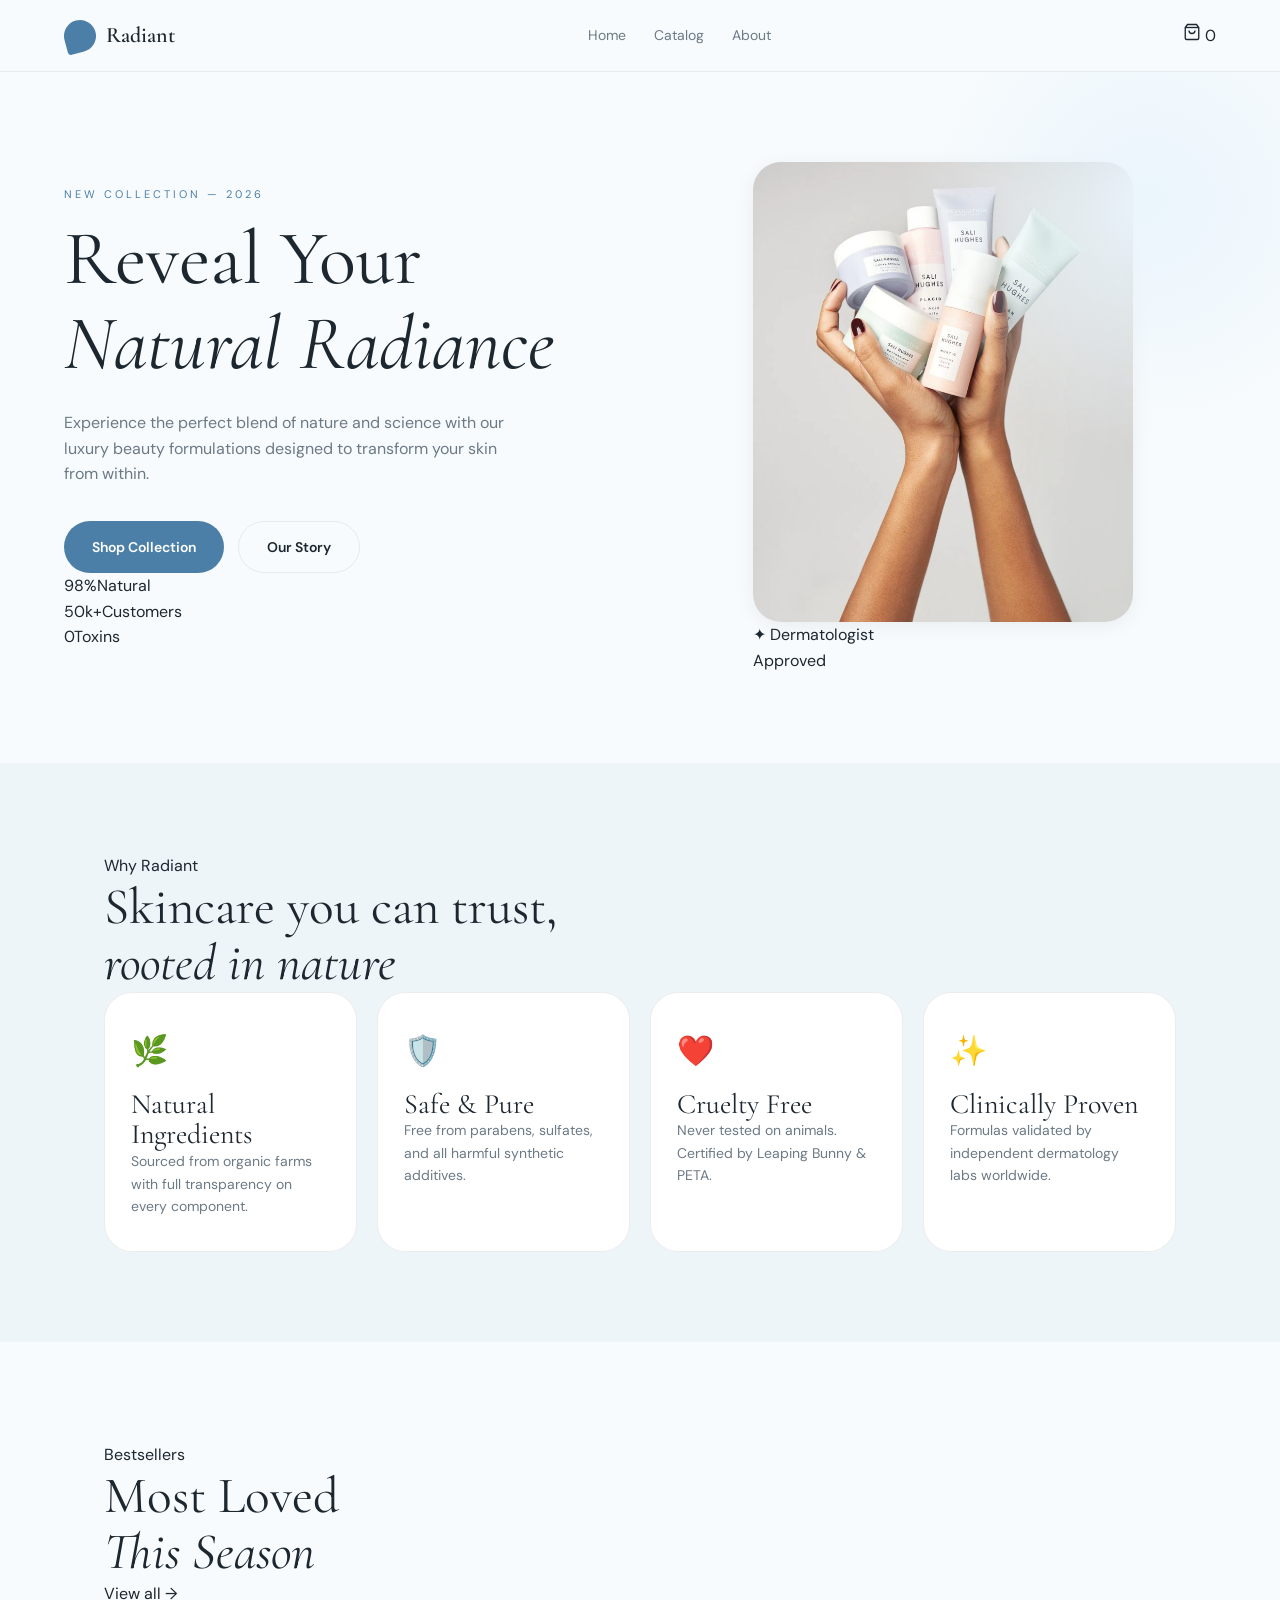
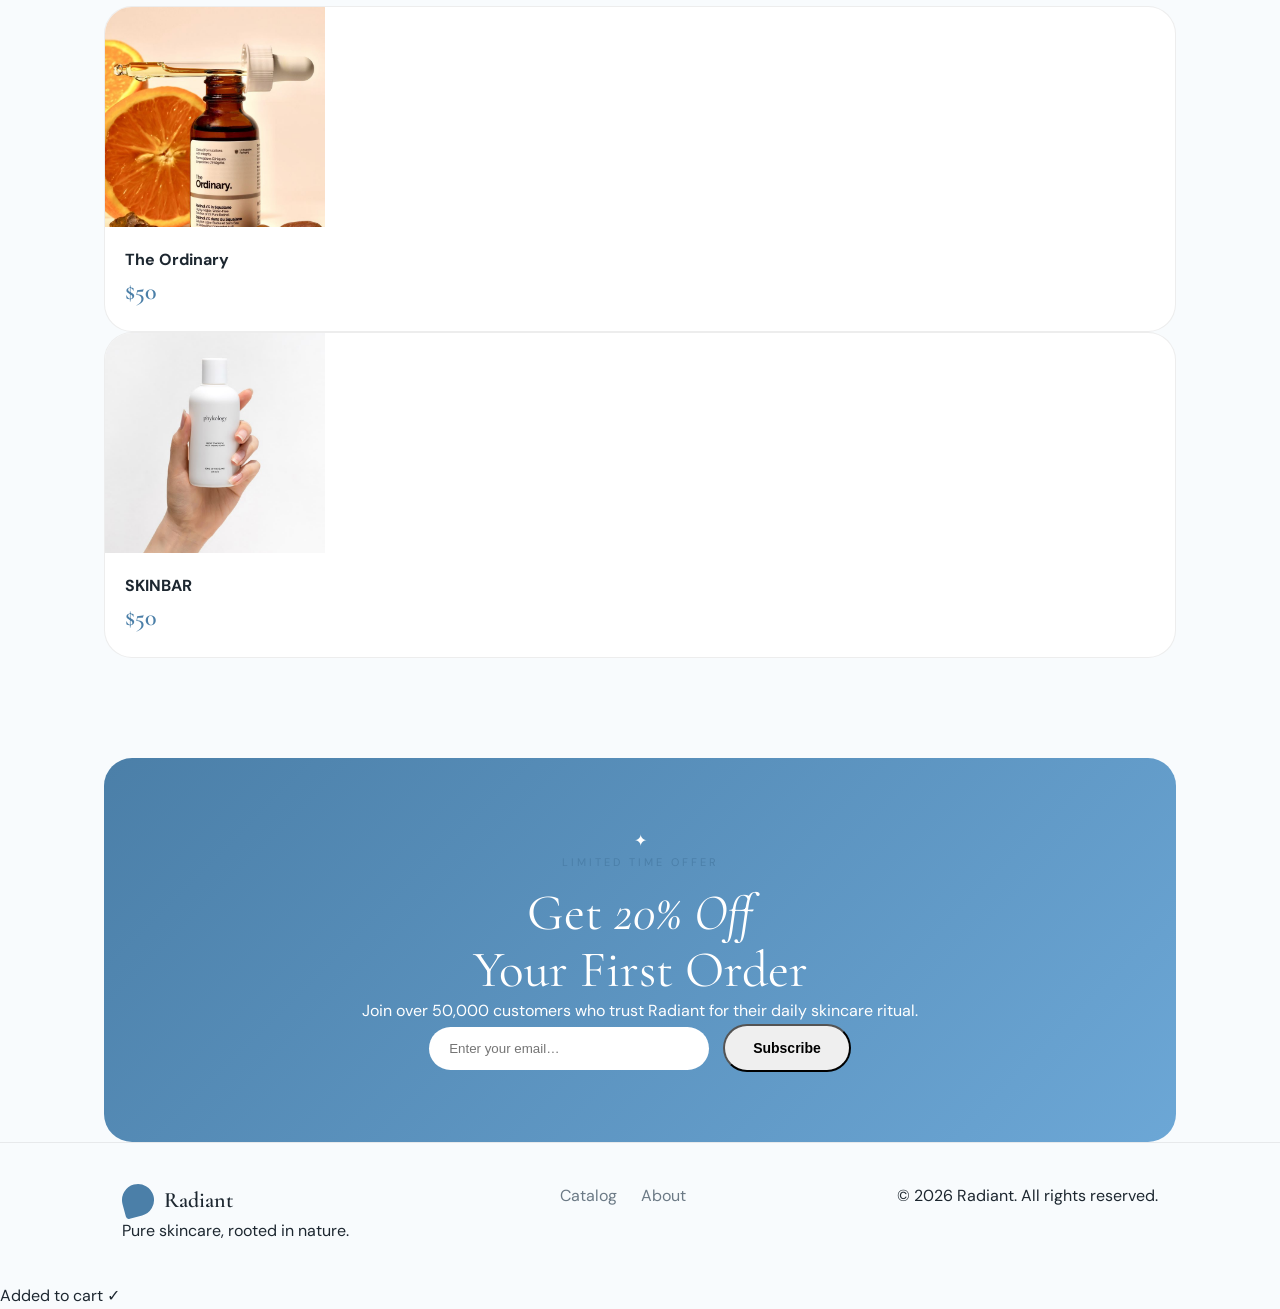
==== index.html @ d3ea0c73 "first commit" ====
<!DOCTYPE html>
<html lang="en">
<head>
    <meta charset="UTF-8">
    <meta name="viewport" content="width=device-width, initial-scale=1.0">
    <title>Radiant | Natural Skincare</title>
    <link rel="stylesheet" href="style.css">
    <link href="https://fonts.googleapis.com/css2?family=Cormorant+Garamond:ital,wght@0,300;0,400;0,600;1,300;1,400&family=DM+Sans:wght@300;400;500;600&display=swap" rel="stylesheet">
</head>
<body>
    <header class="main-header">
        <div class="header-container">
            <a href="index.html" class="logo">
                <div class="logo-mark"></div>
                <span class="logo-text">Radiant</span>
            </a>
            <nav class="header-nav">
                <a href="index.html" class="nav-link active">Home</a>
                <a href="catalog.html" class="nav-link">Catalog</a>
                <a href="about.html" class="nav-link">About</a>
            </nav>
            <a href="catalog.html" class="cart-btn">
                <svg width="18" height="18" viewBox="0 0 24 24" fill="none" stroke="currentColor" stroke-width="1.8"><path d="M6 2L3 6v14a2 2 0 002 2h14a2 2 0 002-2V6l-3-4z"/><line x1="3" y1="6" x2="21" y2="6"/><path d="M16 10a4 4 0 01-8 0"/></svg>
                <span class="cart-count" id="cart-count">0</span>
            </a>
        </div>
    </header>
 
    <section class="hero">
        <div class="hero-bg-blur"></div>
        <div class="hero-container">
            <div class="hero-text animate-up">
                <span class="eyebrow">New Collection — 2026</span>
                <h1>Reveal Your<br><em>Natural Radiance</em></h1>
                <p class="desc">Experience the perfect blend of nature and science with our luxury beauty formulations designed to transform your skin from within.</p>
                <div class="hero-btns">
                    <a href="catalog.html" class="btn btn-primary">Shop Collection</a>
                    <a href="about.html" class="btn btn-ghost">Our Story</a>
                </div>
                <div class="hero-stats">
                    <div class="stat"><span class="stat-num">98%</span><span class="stat-label">Natural</span></div>
                    <div class="stat-divider"></div>
                    <div class="stat"><span class="stat-num">50k+</span><span class="stat-label">Customers</span></div>
                    <div class="stat-divider"></div>
                    <div class="stat"><span class="stat-num">0</span><span class="stat-label">Toxins</span></div>
                </div>
            </div>
            <div class="hero-img animate-up delay-2">
                <div class="img-frame">
                    <img src="images/1.png" alt="Natural Skincare" class="main-img">
                    <div class="img-badge">
                        <span class="badge-icon">✦</span>
                        <span>Dermatologist<br>Approved</span>
                    </div>
                </div>
            </div>
        </div>
    </section>
 
    <section class="features reveal">
        <div class="container">
            <div class="section-header">
                <span class="tag">Why Radiant</span>
                <h2>Skincare you can trust,<br><em>rooted in nature</em></h2>
            </div>
            <div class="features-grid">
                <div class="f-card">
                    <div class="f-icon">🌿</div>
                    <h3>Natural Ingredients</h3>
                    <p>Sourced from organic farms with full transparency on every component.</p>
                </div>
                <div class="f-card">
                    <div class="f-icon">🛡️</div>
                    <h3>Safe & Pure</h3>
                    <p>Free from parabens, sulfates, and all harmful synthetic additives.</p>
                </div>
                <div class="f-card">
                    <div class="f-icon">❤️</div>
                    <h3>Cruelty Free</h3>
                    <p>Never tested on animals. Certified by Leaping Bunny & PETA.</p>
                </div>
                <div class="f-card">
                    <div class="f-icon">✨</div>
                    <h3>Clinically Proven</h3>
                    <p>Formulas validated by independent dermatology labs worldwide.</p>
                </div>
            </div>
        </div>
    </section>
 
    <section class="featured-products reveal">
        <div class="container">
            <div class="section-header">
                <span class="tag">Bestsellers</span>
                <h2>Most Loved<br><em>This Season</em></h2>
                <a href="catalog.html" class="view-all">View all →</a>
            </div>
            <div class="product-row">
                <div class="product-card">
                    <div class="product-img-wrap">
                        <img src="images/2.png" alt="The Ordinary">
                        <button class="quick-add add-to-cart" data-name="The Ordinary" data-price="50">+ Quick Add</button>
                    </div>
                    <div class="product-info">
                        <h4>The Ordinary</h4>
                        <span class="price">$50</span>
                    </div>
                </div>
                <div class="product-card">
                    <div class="product-img-wrap">
                        <img src="images/3.png" alt="SKINBAR">
                        <button class="quick-add add-to-cart" data-name="SKINBAR" data-price="50">+ Quick Add</button>
                    </div>
                    <div class="product-info">
                        <h4>SKINBAR</h4>
                        <span class="price">$50</span>
                    </div>
                </div>
            </div>
        </div>
    </section>
 
    <section class="promo reveal">
        <div class="container">
            <div class="promo-banner">
                <div class="promo-deco">✦</div>
                <span class="eyebrow light">Limited Time Offer</span>
                <h2>Get <em>20% Off</em><br>Your First Order</h2>
                <p>Join over 50,000 customers who trust Radiant for their daily skincare ritual.</p>
                <div class="promo-form">
                    <input type="email" placeholder="Enter your email…" class="email-input">
                    <button class="btn btn-white">Subscribe</button>
                </div>
            </div>
        </div>
    </section>
 
    <footer class="footer">
        <div class="container footer-inner">
            <div class="footer-brand">
                <div class="logo">
                    <div class="logo-mark"></div>
                    <span class="logo-text">Radiant</span>
                </div>
                <p>Pure skincare, rooted in nature.</p>
            </div>
            <div class="footer-links">
                <a href="catalog.html">Catalog</a>
                <a href="about.html">About</a>
            </div>
            <p class="footer-copy">© 2026 Radiant. All rights reserved.</p>
        </div>
    </footer>
 
    <!-- Cart Toast -->
    <div class="toast" id="toast">Added to cart ✓</div>
 
    <script src="script.js"></script>
</body>
</html>
---- style.css ----
/* ============================================
   RADIANT SKINCARE — style.css (Blue Edition)
   ============================================ */

@import url('https://fonts.googleapis.com/css2?family=Cormorant+Garamond:wght@300;400;600&family=DM+Sans:wght@300;400;500;600&display=swap');

:root{
    --accent:#4b7fa8;
    --accent-light:#6ca7d6;
    --accent-pale:#eaf5fc;
    --gold:#8fbfd9;
    --text:#1d2730;
    --text-muted:#6c7a86;
    --bg:#f8fbfd;
    --bg-warm:#eef5f9;
    --white:#fff;
    --border:rgba(0,0,0,.07);
    --shadow:0 4px 20px rgba(0,0,0,.06);
    --radius:16px;
    --radius-lg:28px;
}

/* Reset */
*{margin:0;padding:0;box-sizing:border-box}
body{
    font-family:'DM Sans',sans-serif;
    background:var(--bg);
    color:var(--text);
    line-height:1.6;
}
img{max-width:100%;display:block}
a{text-decoration:none;color:inherit}

/* Typography */
h1,h2,h3{
    font-family:'Cormorant Garamond',serif;
    font-weight:400;
    line-height:1.1;
}
h1{font-size:clamp(48px,6vw,80px)}
h2{font-size:clamp(34px,4vw,58px)}
h3{font-size:28px}

.eyebrow{
    font-size:11px;
    letter-spacing:3px;
    text-transform:uppercase;
    color:var(--accent);
    margin-bottom:14px;
    display:block;
}

.container{
    max-width:1200px;
    margin:auto;
    padding:0 5%;
}

/* Header */
.main-header{
    position:sticky;
    top:0;
    z-index:100;
    background:rgba(248,251,253,.92);
    backdrop-filter:blur(10px);
    border-bottom:1px solid var(--border);
    padding:18px 5%;
}

.header-container{
    max-width:1200px;
    margin:auto;
    display:flex;
    justify-content:space-between;
    align-items:center;
}

.logo{
    display:flex;
    align-items:center;
    gap:10px;
}

.logo-mark{
    width:32px;
    height:32px;
    background:var(--accent);
    border-radius:50% 50% 50% 10%;
    transform:rotate(-15deg);
}

.logo-text{
    font-family:'Cormorant Garamond',serif;
    font-size:22px;
    font-weight:600;
}

.header-nav{
    display:flex;
    gap:28px;
}

.nav-link{
    color:var(--text-muted);
    font-size:14px;
    transition:.2s;
}
.nav-link:hover{color:var(--accent)}

/* Buttons */
.btn{
    display:inline-flex;
    align-items:center;
    gap:8px;
    padding:14px 28px;
    border-radius:100px;
    font-size:14px;
    font-weight:600;
    transition:.25s;
}

.btn-primary{
    background:var(--accent);
    color:#fff;
}
.btn-primary:hover{
    background:var(--accent-light);
    transform:translateY(-2px);
}

.btn-ghost{
    border:1px solid var(--border);
}
.btn-ghost:hover{
    border-color:var(--accent);
    color:var(--accent);
}

/* Hero */
.hero{
    padding:90px 5%;
    overflow:hidden;
    position:relative;
}

.hero::before{
    content:'';
    position:absolute;
    width:500px;
    height:500px;
    right:-120px;
    top:-120px;
    border-radius:50%;
    background:radial-gradient(circle,var(--accent-pale),transparent 70%);
}

.hero-container{
    max-width:1200px;
    margin:auto;
    display:grid;
    grid-template-columns:1fr 1fr;
    gap:60px;
    align-items:center;
}

.desc{
    color:var(--text-muted);
    margin:24px 0 34px;
    max-width:460px;
}

.hero-btns{
    display:flex;
    gap:14px;
    flex-wrap:wrap;
}

/* Hero image — ограничение размера */
.img-frame{
    max-width:380px;
    margin:0 auto;
}

.main-img{
    border-radius:var(--radius-lg);
    aspect-ratio:4/5;
    object-fit:cover;
    box-shadow:var(--shadow);
    width:100%;
    max-height:460px;
}

/* Features */
.features{
    background:var(--bg-warm);
    padding:90px 0;
}

.features-grid{
    display:grid;
    grid-template-columns:repeat(4,1fr);
    gap:20px;
}

.f-card{
    background:#fff;
    padding:34px 26px;
    border-radius:var(--radius-lg);
    border:1px solid var(--border);
    transition:.25s;
}

.f-card:hover{
    transform:translateY(-5px);
    box-shadow:var(--shadow);
}

.f-icon{
    font-size:30px;
    margin-bottom:14px;
}

.f-card p{
    color:var(--text-muted);
    font-size:14px;
}

/* Products */
.featured-products{
    padding:100px 0;
}

.catalog-grid{
    display:grid;
    grid-template-columns:repeat(4,1fr);
    gap:24px;
    margin-top:40px;
}

.product-card{
    background:#fff;
    border-radius:var(--radius-lg);
    overflow:hidden;
    border:1px solid var(--border);
    transition:.25s;
}

.product-card:hover{
    transform:translateY(-6px);
    box-shadow:0 10px 30px rgba(0,0,0,.08);
}

/* Product image — фиксированная высота */
.product-img-wrap{
    aspect-ratio:1;
    overflow:hidden;
    background:var(--bg-warm);
    max-height:220px;
}

.product-img-wrap img{
    width:100%;
    height:100%;
    object-fit:cover;
    object-position:center;
    transition:.35s;
}

.product-card:hover img{
    transform:scale(1.05);
}

.product-info{
    padding:20px;
}

.product-meta{
    font-size:11px;
    letter-spacing:2px;
    text-transform:uppercase;
    color:var(--text-muted);
    margin-bottom:6px;
}

.price{
    font-family:'Cormorant Garamond',serif;
    font-size:24px;
    color:var(--accent);
    font-weight:600;
}

/* Promo */
.promo-banner{
    background:linear-gradient(135deg,var(--accent),var(--accent-light));
    color:#fff;
    padding:70px 40px;
    text-align:center;
    border-radius:var(--radius-lg);
}

.email-input{
    padding:14px 20px;
    border:none;
    border-radius:100px;
    width:280px;
    margin-right:10px;
}

/* Footer */
.footer{
    border-top:1px solid var(--border);
    padding:40px 5%;
}

.footer-inner{
    max-width:1200px;
    margin:auto;
    display:flex;
    justify-content:space-between;
    flex-wrap:wrap;
    gap:20px;
}

.footer-links{
    display:flex;
    gap:24px;
}

.footer-links a{
    color:var(--text-muted);
}
.footer-links a:hover{
    color:var(--accent);
}

/* About image — ограничение размера */
.about-img-wrap{
    max-width:360px;
    width:100%;
}

.about-img-wrap img{
    width:100%;
    max-height:440px;
    aspect-ratio:4/5;
    object-fit:cover;
    border-radius:var(--radius-lg);
    box-shadow:var(--shadow);
}

/* Responsive */
@media(max-width:960px){
    .hero-container,
    .features-grid,
    .catalog-grid{
        grid-template-columns:1fr 1fr;
    }

    .img-frame,.about-img-wrap{
        max-width:300px;
        margin:0 auto;
    }
}

@media(max-width:640px){
    .header-nav{display:none}

    .hero-container,
    .features-grid,
    .catalog-grid{
        grid-template-columns:1fr;
    }

    .img-frame,.about-img-wrap{
        max-width:100%;
    }

    .main-img,.about-img-wrap img{
        max-height:320px;
    }

    .product-img-wrap{
        max-height:200px;
    }

    h1{font-size:42px}
    h2{font-size:34px}
}
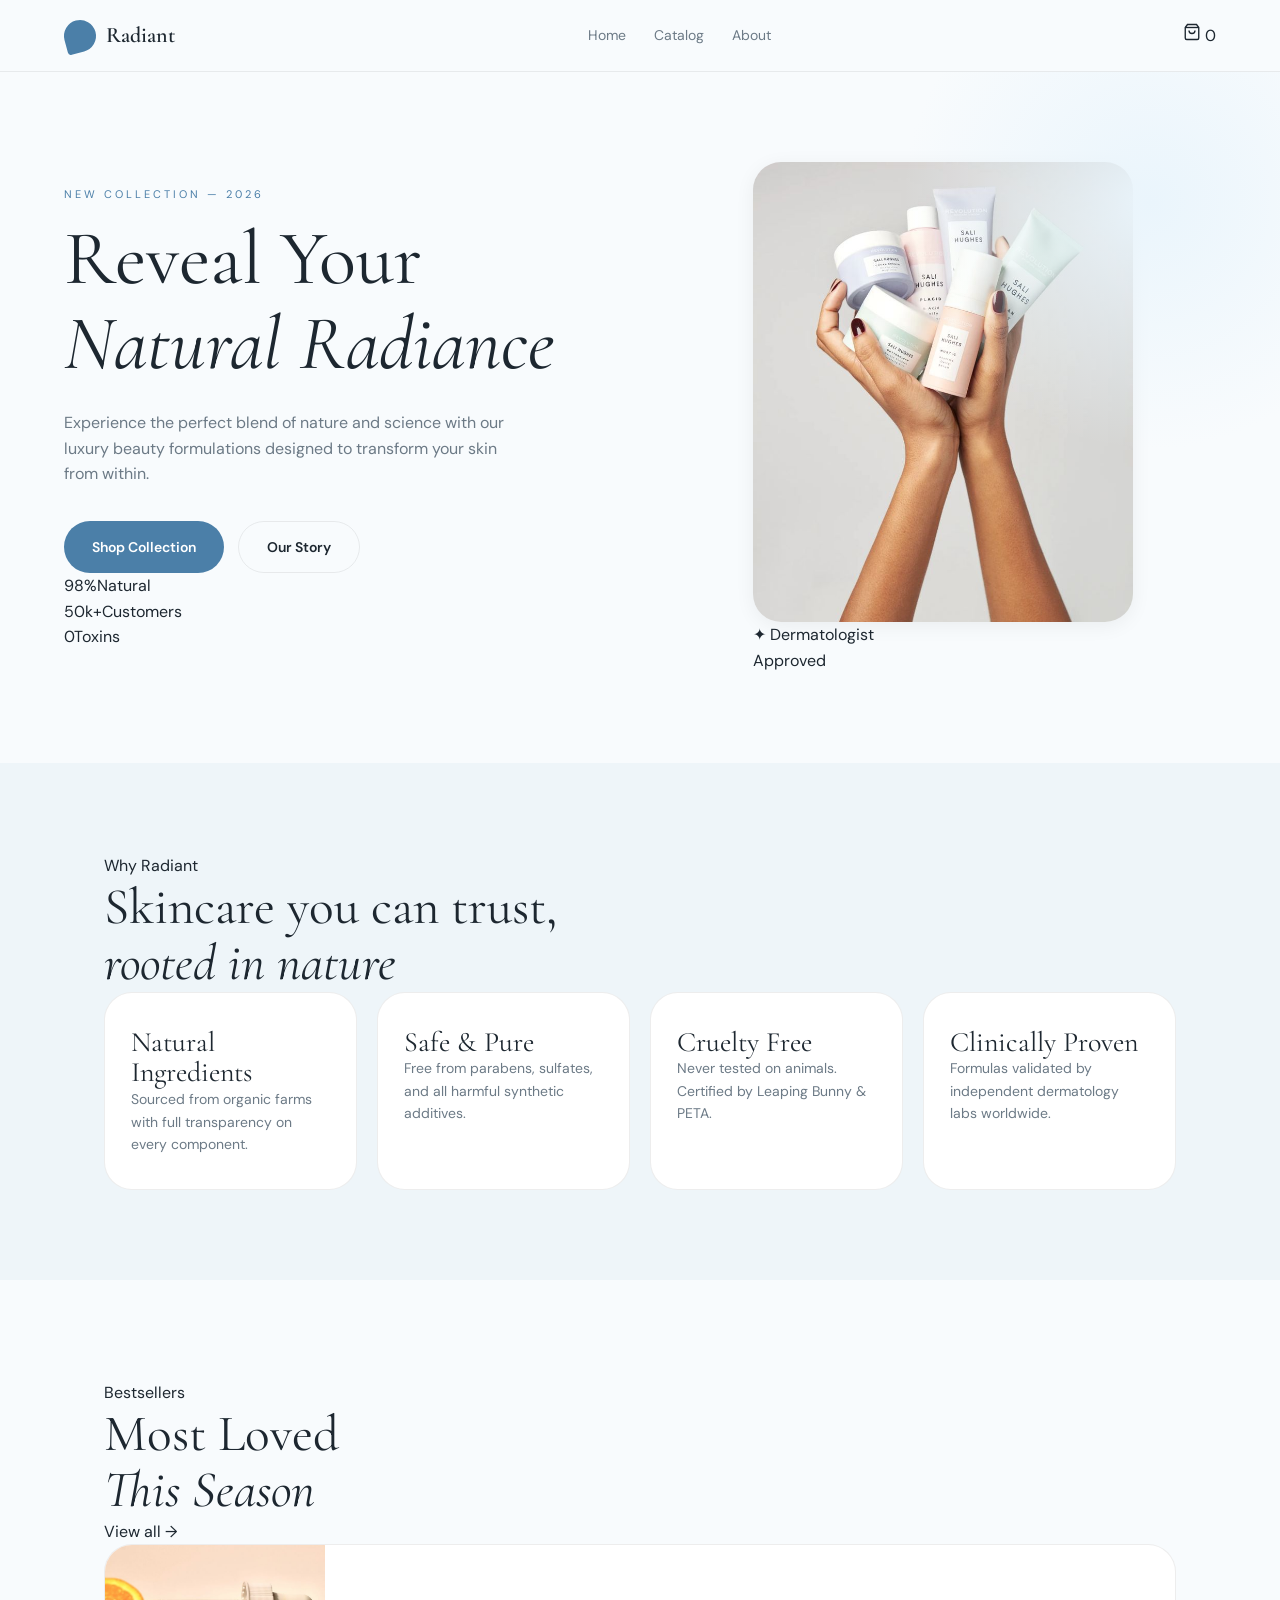
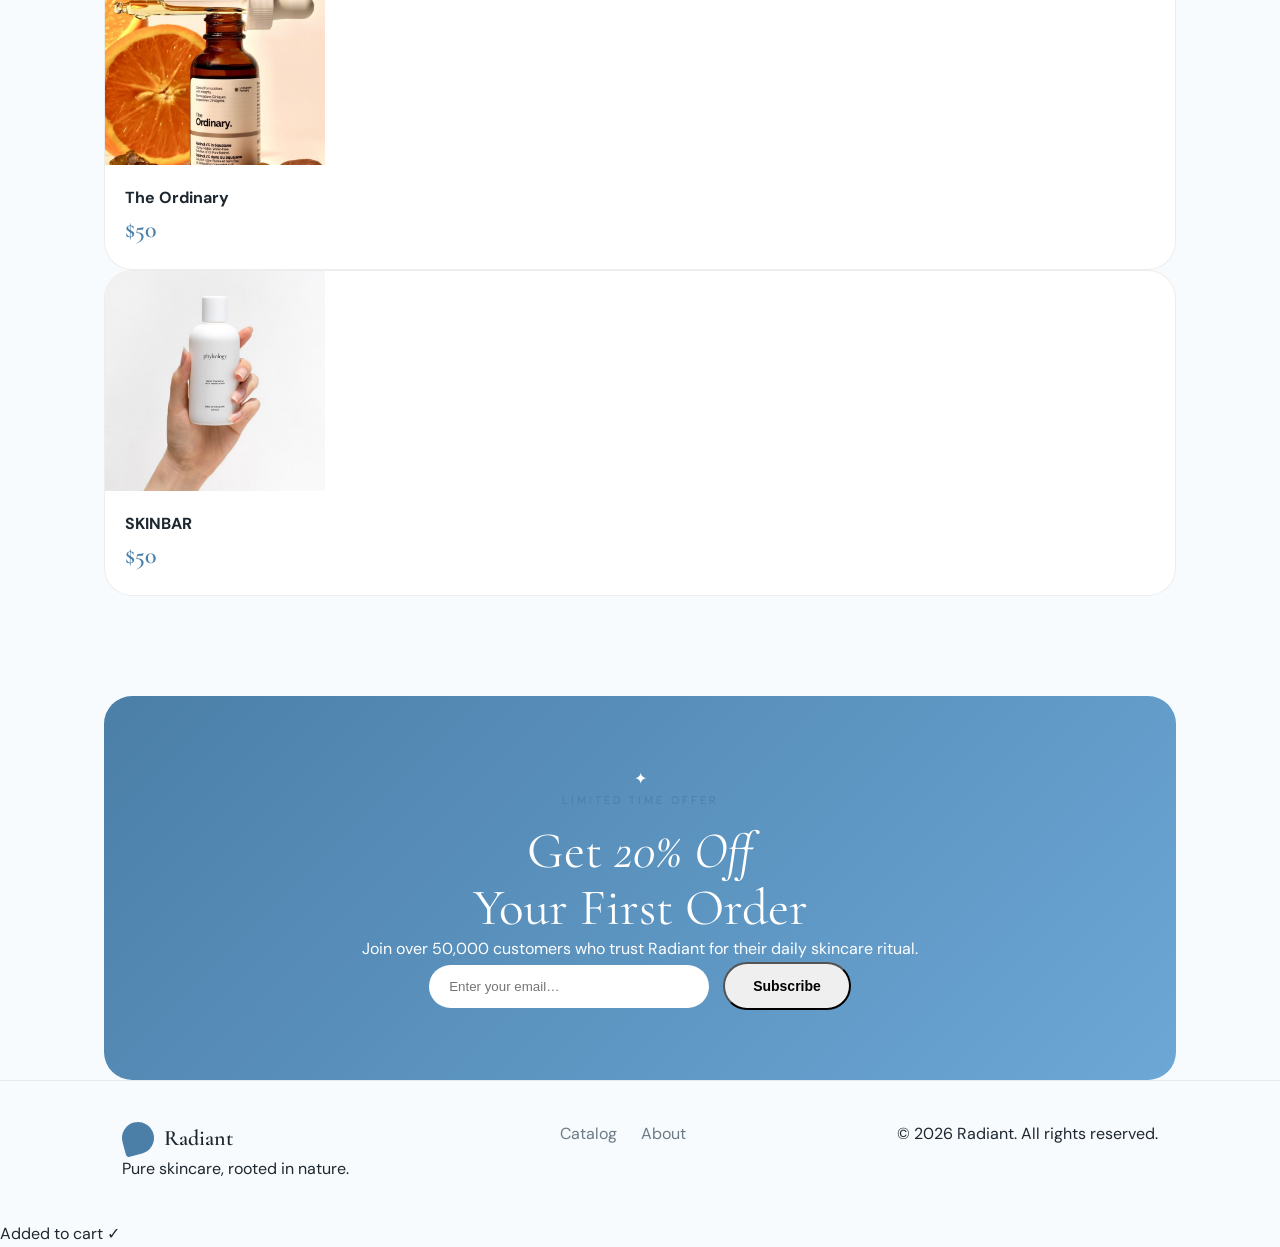
==== commit 91261e19: "commiteeddd" ====
--- a/index.html
+++ b/index.html
@@ -65,22 +65,18 @@
             </div>
             <div class="features-grid">
                 <div class="f-card">
-                    <div class="f-icon">🌿</div>
                     <h3>Natural Ingredients</h3>
                     <p>Sourced from organic farms with full transparency on every component.</p>
                 </div>
                 <div class="f-card">
-                    <div class="f-icon">🛡️</div>
                     <h3>Safe & Pure</h3>
                     <p>Free from parabens, sulfates, and all harmful synthetic additives.</p>
                 </div>
                 <div class="f-card">
-                    <div class="f-icon">❤️</div>
                     <h3>Cruelty Free</h3>
                     <p>Never tested on animals. Certified by Leaping Bunny & PETA.</p>
                 </div>
                 <div class="f-card">
-                    <div class="f-icon">✨</div>
                     <h3>Clinically Proven</h3>
                     <p>Formulas validated by independent dermatology labs worldwide.</p>
                 </div>
--- a/style.css
+++ b/style.css
@@ -1,7 +1,3 @@
-/* ============================================
-   RADIANT SKINCARE — style.css (Blue Edition)
-   ============================================ */
-
 @import url('https://fonts.googleapis.com/css2?family=Cormorant+Garamond:wght@300;400;600&family=DM+Sans:wght@300;400;500;600&display=swap');
 
 :root{
@@ -20,7 +16,7 @@
     --radius-lg:28px;
 }
 
-/* Reset */
+/*reset*/
 *{margin:0;padding:0;box-sizing:border-box}
 body{
     font-family:'DM Sans',sans-serif;
@@ -31,7 +27,7 @@
 img{max-width:100%;display:block}
 a{text-decoration:none;color:inherit}
 
-/* Typography */
+/*typography*/
 h1,h2,h3{
     font-family:'Cormorant Garamond',serif;
     font-weight:400;
@@ -56,7 +52,7 @@
     padding:0 5%;
 }
 
-/* Header */
+/*header*/
 .main-header{
     position:sticky;
     top:0;
@@ -107,7 +103,7 @@
 }
 .nav-link:hover{color:var(--accent)}
 
-/* Buttons */
+/*buttons*/
 .btn{
     display:inline-flex;
     align-items:center;
@@ -136,7 +132,7 @@
     color:var(--accent);
 }
 
-/* Hero */
+/*hero*/
 .hero{
     padding:90px 5%;
     overflow:hidden;
@@ -175,7 +171,7 @@
     flex-wrap:wrap;
 }
 
-/* Hero image — ограничение размера */
+/*hero image*/
 .img-frame{
     max-width:380px;
     margin:0 auto;
@@ -190,7 +186,7 @@
     max-height:460px;
 }
 
-/* Features */
+/*features*/
 .features{
     background:var(--bg-warm);
     padding:90px 0;
@@ -225,7 +221,7 @@
     font-size:14px;
 }
 
-/* Products */
+/*products*/
 .featured-products{
     padding:100px 0;
 }
@@ -250,7 +246,7 @@
     box-shadow:0 10px 30px rgba(0,0,0,.08);
 }
 
-/* Product image — фиксированная высота */
+/*product image fix height*/
 .product-img-wrap{
     aspect-ratio:1;
     overflow:hidden;
@@ -289,7 +285,7 @@
     font-weight:600;
 }
 
-/* Promo */
+/*promo*/
 .promo-banner{
     background:linear-gradient(135deg,var(--accent),var(--accent-light));
     color:#fff;
@@ -306,7 +302,7 @@
     margin-right:10px;
 }
 
-/* Footer */
+/*footer*/
 .footer{
     border-top:1px solid var(--border);
     padding:40px 5%;
@@ -333,7 +329,7 @@
     color:var(--accent);
 }
 
-/* About image — ограничение размера */
+/*about image size restriction */
 .about-img-wrap{
     max-width:360px;
     width:100%;
@@ -348,7 +344,7 @@
     box-shadow:var(--shadow);
 }
 
-/* Responsive */
+/*responsive*/
 @media(max-width:960px){
     .hero-container,
     .features-grid,
